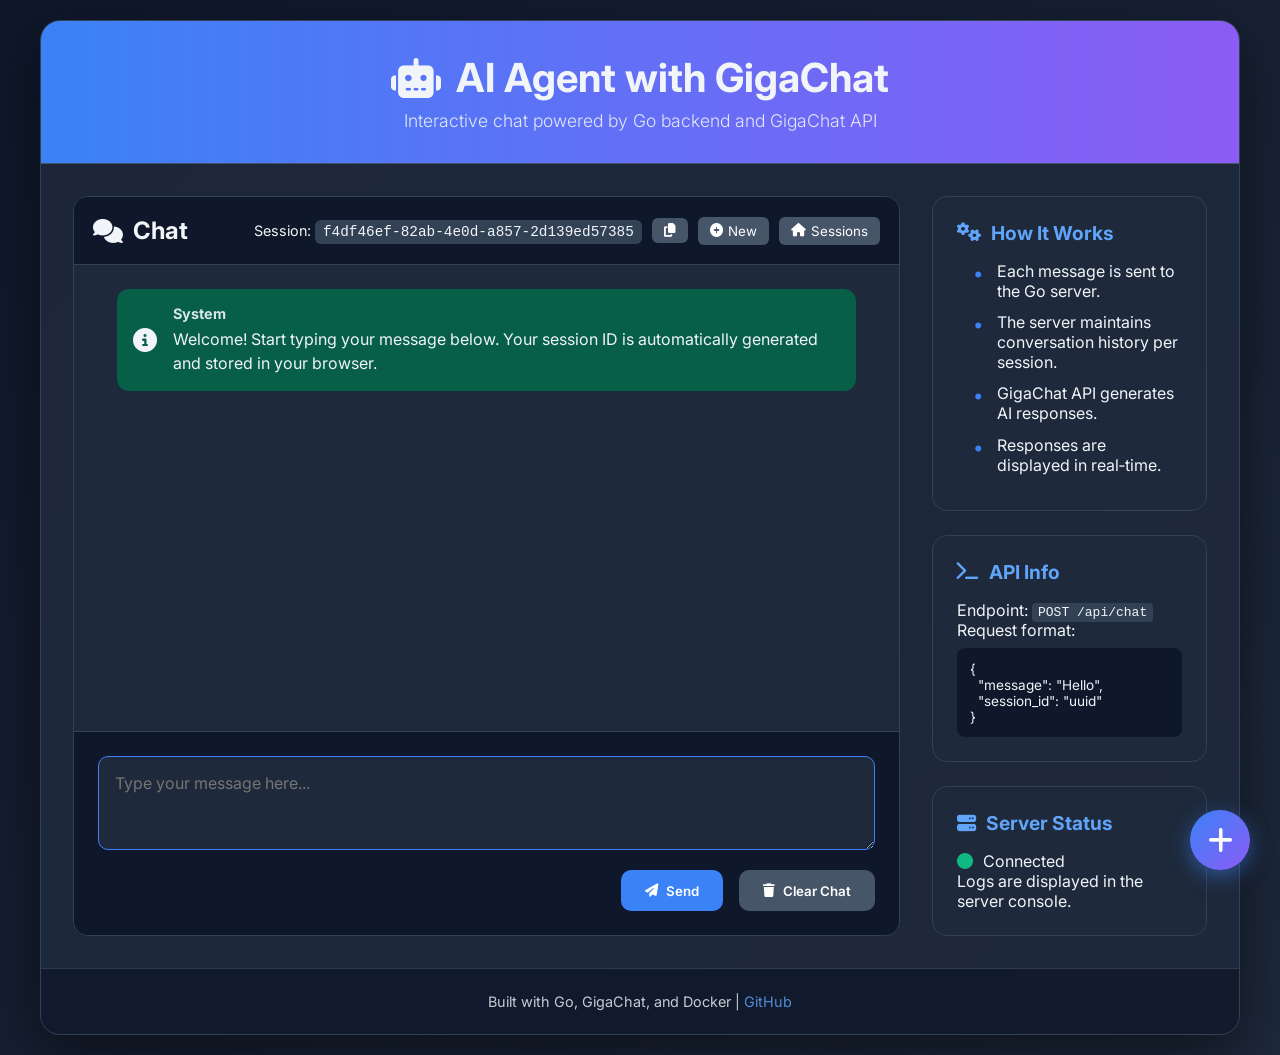
==== static/chat.html @ cd64332d "store conversations" ====
<!DOCTYPE html>
<html lang="en">
<head>
    <meta charset="UTF-8">
    <meta name="viewport" content="width=device-width, initial-scale=1.0">
    <title>AI Agent with GigaChat - Chat</title>
    <link rel="stylesheet" href="style.css">
    <link rel="stylesheet" href="https://cdnjs.cloudflare.com/ajax/libs/font-awesome/6.4.0/css/all.min.css">
    <link href="https://fonts.googleapis.com/css2?family=Inter:wght@300;400;500;600;700&display=swap" rel="stylesheet">
</head>
<body>
    <div class="container">
        <header>
            <h1><i class="fas fa-robot"></i> AI Agent with GigaChat</h1>
            <p class="subtitle">Interactive chat powered by Go backend and GigaChat API</p>
        </header>

        <main>
            <div class="chat-container">
                <div class="chat-header">
                    <h2><i class="fas fa-comments"></i> Chat</h2>
                    <div class="session-info">
                        <span id="session-id">Session: <code>generating...</code></span>
                        <button id="copy-session" title="Copy session ID"><i class="fas fa-copy"></i></button>
                        <button id="new-session" title="Start new session"><i class="fas fa-plus-circle"></i> New</button>
                        <button id="back-to-landing" title="Back to sessions"><i class="fas fa-home"></i> Sessions</button>
                    </div>
                </div>
                <div class="chat-messages" id="chat-messages">
                    <div class="message system">
                        <div class="avatar"><i class="fas fa-info-circle"></i></div>
                        <div class="content">
                            <strong>System</strong>
                            <p>Welcome! Start typing your message below. Your session ID is automatically generated and stored in your browser.</p>
                        </div>
                    </div>
                </div>
                <div class="chat-input">
                    <textarea id="message-input" placeholder="Type your message here..." rows="3"></textarea>
                    <div class="input-actions">
                        <button id="send-button" class="primary">
                            <i class="fas fa-paper-plane"></i> Send
                        </button>
                        <button id="clear-button" class="secondary">
                            <i class="fas fa-trash"></i> Clear Chat
                        </button>
                    </div>
                </div>
            </div>

            <div class="sidebar">
                <div class="card">
                    <h3><i class="fas fa-cogs"></i> How It Works</h3>
                    <ul>
                        <li>Each message is sent to the Go server.</li>
                        <li>The server maintains conversation history per session.</li>
                        <li>GigaChat API generates AI responses.</li>
                        <li>Responses are displayed in real‑time.</li>
                    </ul>
                </div>
                <div class="card">
                    <h3><i class="fas fa-terminal"></i> API Info</h3>
                    <p>Endpoint: <code>POST /api/chat</code></p>
                    <p>Request format:</p>
                    <pre>{
  "message": "Hello",
  "session_id": "uuid"
}</pre>
                </div>
                <div class="card">
                    <h3><i class="fas fa-server"></i> Server Status</h3>
                    <p id="server-status"><i class="fas fa-circle status-ok"></i> Connected</p>
                    <p>Logs are displayed in the server console.</p>
                </div>
            </div>
        </main>

        <footer>
            <p>Built with Go, GigaChat, and Docker | <a href="https://github.com/example" target="_blank">GitHub</a></p>
        </footer>
    </div>

    <script src="script.js"></script>
    <!-- Floating Action Button for new session -->
    <button class="fab" id="fab-new-session" title="Start new session">
        <i class="fas fa-plus"></i>
    </button>
    <!-- Toast container -->
    <div class="toast" id="toast">
        <i class="fas fa-check-circle"></i>
        <span id="toast-message">New session created!</span>
    </div>
</body>
</html>
---- static/style.css ----
/* Reset & Base */
* {
    margin: 0;
    padding: 0;
    box-sizing: border-box;
    font-family: 'Inter', sans-serif;
}

body {
    background: linear-gradient(135deg, #0f172a, #1e293b);
    color: #f1f5f9;
    min-height: 100vh;
    display: flex;
    justify-content: center;
    align-items: center;
    padding: 20px;
}

.container {
    max-width: 1200px;
    width: 100%;
    background: rgba(30, 41, 59, 0.9);
    border-radius: 20px;
    box-shadow: 0 20px 60px rgba(0, 0, 0, 0.5);
    overflow: hidden;
    border: 1px solid #334155;
}

/* Header */
header {
    background: linear-gradient(90deg, #3b82f6, #8b5cf6);
    padding: 2rem;
    text-align: center;
    border-bottom: 1px solid #475569;
}

header h1 {
    font-size: 2.5rem;
    font-weight: 700;
    margin-bottom: 0.5rem;
    display: flex;
    align-items: center;
    justify-content: center;
    gap: 15px;
}

header .subtitle {
    font-size: 1.1rem;
    opacity: 0.9;
    font-weight: 300;
}

/* Main layout */
main {
    display: flex;
    flex-wrap: wrap;
    padding: 2rem;
    gap: 2rem;
}

.chat-container {
    flex: 3;
    min-width: 300px;
    background: #1e293b;
    border-radius: 15px;
    border: 1px solid #334155;
    overflow: hidden;
    display: flex;
    flex-direction: column;
}

.sidebar {
    flex: 1;
    min-width: 250px;
    display: flex;
    flex-direction: column;
    gap: 1.5rem;
}

/* Chat header */
.chat-header {
    background: #0f172a;
    padding: 1.2rem;
    display: flex;
    justify-content: space-between;
    align-items: center;
    border-bottom: 1px solid #334155;
}

.chat-header h2 {
    font-size: 1.5rem;
    display: flex;
    align-items: center;
    gap: 10px;
}

.session-info {
    display: flex;
    align-items: center;
    gap: 10px;
    font-size: 0.9rem;
}

#session-id code {
    background: #334155;
    padding: 4px 8px;
    border-radius: 6px;
    font-family: monospace;
}

.session-info button {
    background: #475569;
    border: none;
    color: white;
    padding: 6px 12px;
    border-radius: 6px;
    cursor: pointer;
    display: flex;
    align-items: center;
    gap: 5px;
    transition: background 0.2s;
}

.session-info button:hover {
    background: #3b82f6;
}

/* Chat messages */
.chat-messages {
    flex: 1;
    padding: 1.5rem;
    overflow-y: auto;
    max-height: 500px;
    display: flex;
    flex-direction: column;
    gap: 1rem;
}

.message {
    display: flex;
    gap: 1rem;
    padding: 1rem;
    border-radius: 12px;
    max-width: 85%;
}

.message.user {
    background: #1e40af;
    align-self: flex-end;
    border-bottom-right-radius: 4px;
}

.message.assistant {
    background: #374151;
    align-self: flex-start;
    border-bottom-left-radius: 4px;
}

.message.system {
    background: #065f46;
    align-self: center;
    max-width: 95%;
}

.message .avatar {
    font-size: 1.5rem;
    display: flex;
    align-items: center;
}

.message .content {
    flex: 1;
}

.message .content strong {
    display: block;
    margin-bottom: 5px;
    font-size: 0.9rem;
    opacity: 0.9;
}

.message .content p {
    line-height: 1.5;
}

/* Chat input */
.chat-input {
    padding: 1.5rem;
    border-top: 1px solid #334155;
    background: #0f172a;
}

.chat-input textarea {
    width: 100%;
    background: #1e293b;
    border: 1px solid #475569;
    border-radius: 10px;
    color: white;
    padding: 1rem;
    font-size: 1rem;
    resize: vertical;
    margin-bottom: 1rem;
}

.chat-input textarea:focus {
    outline: none;
    border-color: #3b82f6;
}

.input-actions {
    display: flex;
    gap: 1rem;
    justify-content: flex-end;
}

.input-actions button {
    padding: 0.8rem 1.5rem;
    border-radius: 10px;
    border: none;
    font-weight: 600;
    cursor: pointer;
    display: flex;
    align-items: center;
    gap: 8px;
    transition: all 0.2s;
}

.input-actions button.primary {
    background: #3b82f6;
    color: white;
}

.input-actions button.primary:hover {
    background: #2563eb;
}

.input-actions button.secondary {
    background: #475569;
    color: white;
}

.input-actions button.secondary:hover {
    background: #64748b;
}

/* Sidebar cards */
.card {
    background: #1e293b;
    border-radius: 15px;
    padding: 1.5rem;
    border: 1px solid #334155;
}

.card h3 {
    font-size: 1.2rem;
    margin-bottom: 1rem;
    display: flex;
    align-items: center;
    gap: 10px;
    color: #60a5fa;
}

.card ul {
    list-style: none;
    padding-left: 1rem;
}

.card li {
    margin-bottom: 0.7rem;
    position: relative;
    padding-left: 1.5rem;
}

.card li:before {
    content: "•";
    color: #3b82f6;
    position: absolute;
    left: 0;
    font-size: 1.2rem;
}

.card pre {
    background: #0f172a;
    padding: 0.8rem;
    border-radius: 8px;
    overflow-x: auto;
    font-size: 0.85rem;
    margin-top: 0.5rem;
}

.card code {
    background: #334155;
    padding: 2px 6px;
    border-radius: 4px;
    font-family: monospace;
}

#server-status {
    display: flex;
    align-items: center;
    gap: 10px;
}

.status-ok {
    color: #10b981;
}

.status-error {
    color: #ef4444;
}

/* Footer */
footer {
    text-align: center;
    padding: 1.5rem;
    border-top: 1px solid #334155;
    background: #0f172a;
    font-size: 0.9rem;
    opacity: 0.8;
}

footer a {
    color: #60a5fa;
    text-decoration: none;
}

footer a:hover {
    text-decoration: underline;
}

/* Floating Action Button */
.fab {
    position: fixed;
    bottom: 30px;
    right: 30px;
    width: 60px;
    height: 60px;
    border-radius: 50%;
    background: linear-gradient(135deg, #3b82f6, #8b5cf6);
    color: white;
    border: none;
    box-shadow: 0 6px 20px rgba(59, 130, 246, 0.5);
    cursor: pointer;
    display: flex;
    align-items: center;
    justify-content: center;
    font-size: 1.8rem;
    transition: all 0.3s ease;
    z-index: 1000;
}
.fab:hover {
    transform: scale(1.1);
    box-shadow: 0 8px 25px rgba(59, 130, 246, 0.7);
}
.fab:active {
    transform: scale(0.95);
}

/* Toast notification */
.toast {
    position: fixed;
    bottom: 100px;
    right: 30px;
    background: #10b981;
    color: white;
    padding: 12px 20px;
    border-radius: 10px;
    box-shadow: 0 6px 20px rgba(0, 0, 0, 0.3);
    display: flex;
    align-items: center;
    gap: 10px;
    z-index: 1001;
    opacity: 0;
    transform: translateY(20px);
    transition: opacity 0.3s, transform 0.3s;
}
.toast.show {
    opacity: 1;
    transform: translateY(0);
}
.toast.error {
    background: #ef4444;
}
.toast.info {
    background: #3b82f6;
}
.toast i {
    font-size: 1.2rem;
}

/* Responsive */
@media (max-width: 900px) {
    main {
        flex-direction: column;
    }
    .chat-container, .sidebar {
        width: 100%;
    }
    header h1 {
        font-size: 2rem;
    }
    .fab {
        bottom: 20px;
        right: 20px;
        width: 50px;
        height: 50px;
        font-size: 1.5rem;
    }
    .toast {
        bottom: 80px;
        right: 20px;
        max-width: calc(100% - 40px);
    }
}
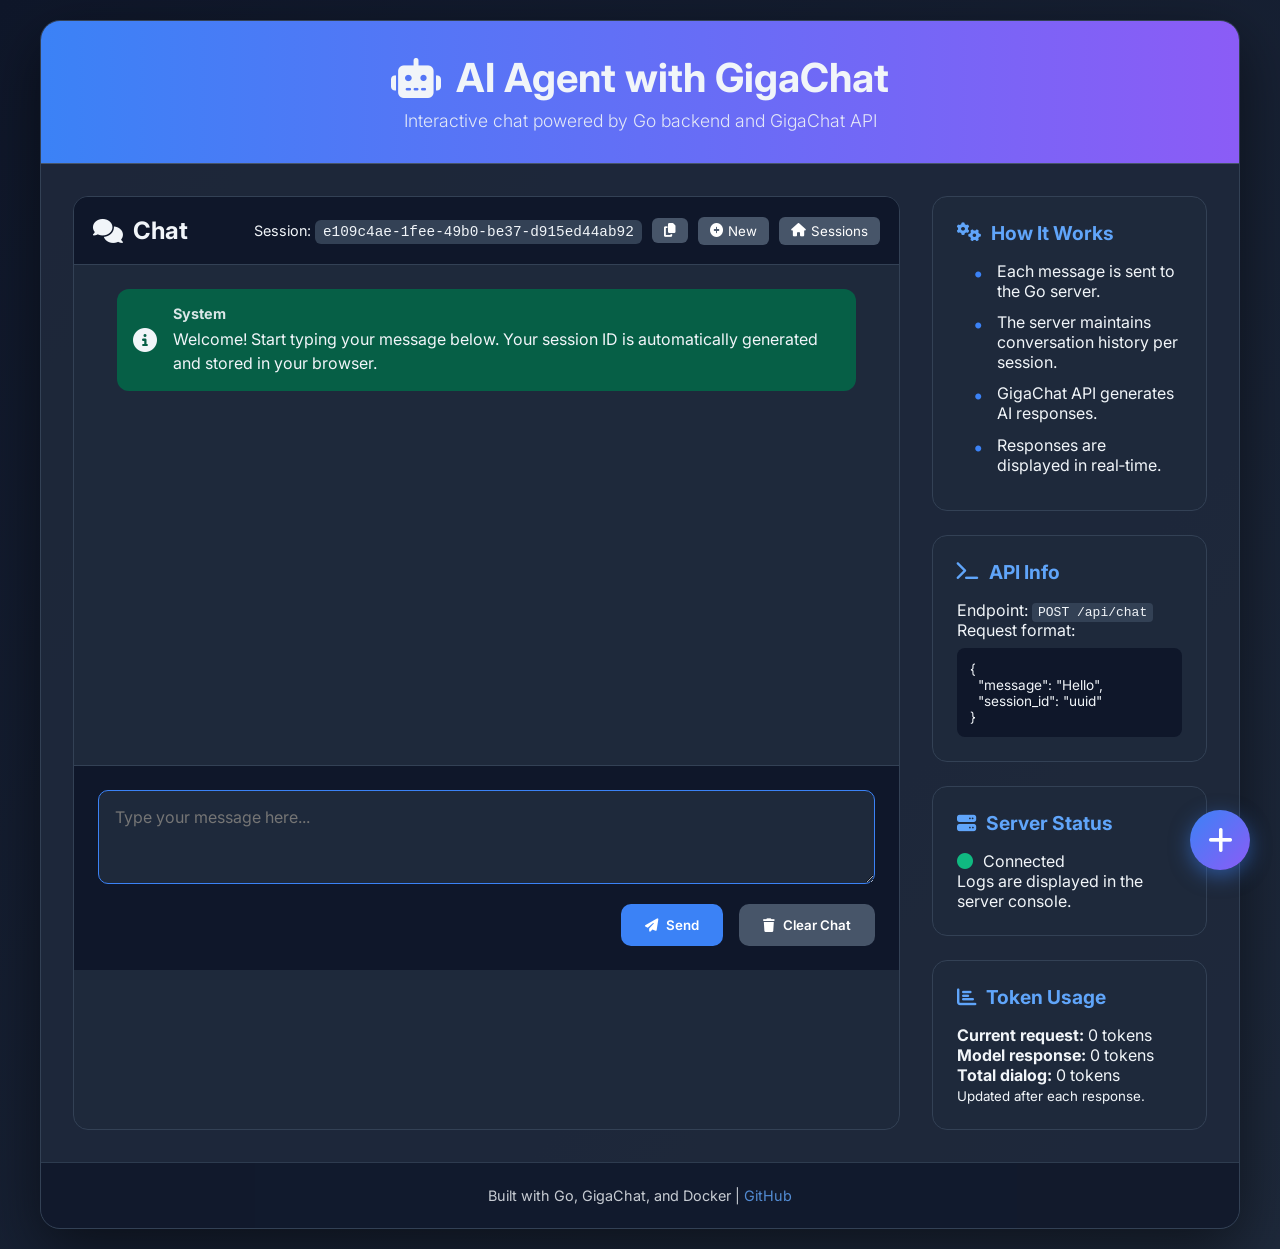
==== commit 38ae2a6f: "counting tokens for conversation" ====
--- a/static/chat.html
+++ b/static/chat.html
@@ -72,6 +72,13 @@
                     <p id="server-status"><i class="fas fa-circle status-ok"></i> Connected</p>
                     <p>Logs are displayed in the server console.</p>
                 </div>
+                <div class="card">
+                    <h3><i class="fas fa-chart-bar"></i> Token Usage</h3>
+                    <p><strong>Current request:</strong> <span id="token-prompt">0</span> tokens</p>
+                    <p><strong>Model response:</strong> <span id="token-completion">0</span> tokens</p>
+                    <p><strong>Total dialog:</strong> <span id="token-total">0</span> tokens</p>
+                    <p><small>Updated after each response.</small></p>
+                </div>
             </div>
         </main>
 
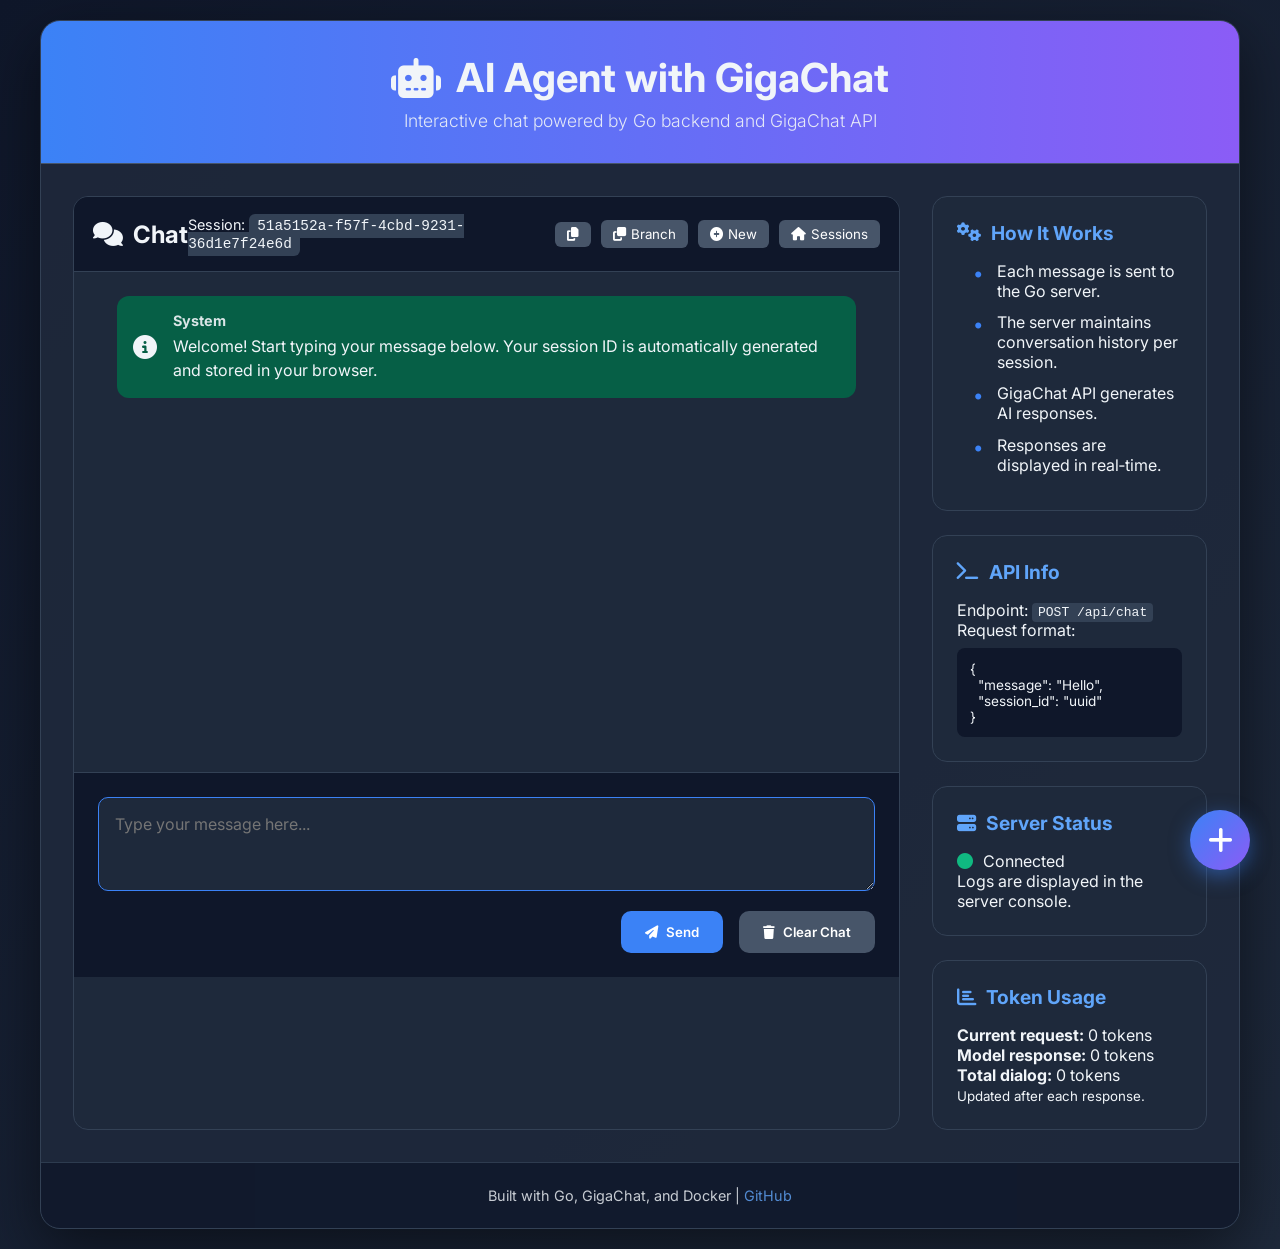
==== commit 37301a75: "add branching strategy" ====
--- a/static/chat.html
+++ b/static/chat.html
@@ -22,6 +22,7 @@
                     <div class="session-info">
                         <span id="session-id">Session: <code>generating...</code></span>
                         <button id="copy-session" title="Copy session ID"><i class="fas fa-copy"></i></button>
+                        <button id="copy-dialogue" title="Copy dialogue (branch)"><i class="fas fa-clone"></i> Branch</button>
                         <button id="new-session" title="Start new session"><i class="fas fa-plus-circle"></i> New</button>
                         <button id="back-to-landing" title="Back to sessions"><i class="fas fa-home"></i> Sessions</button>
                     </div>
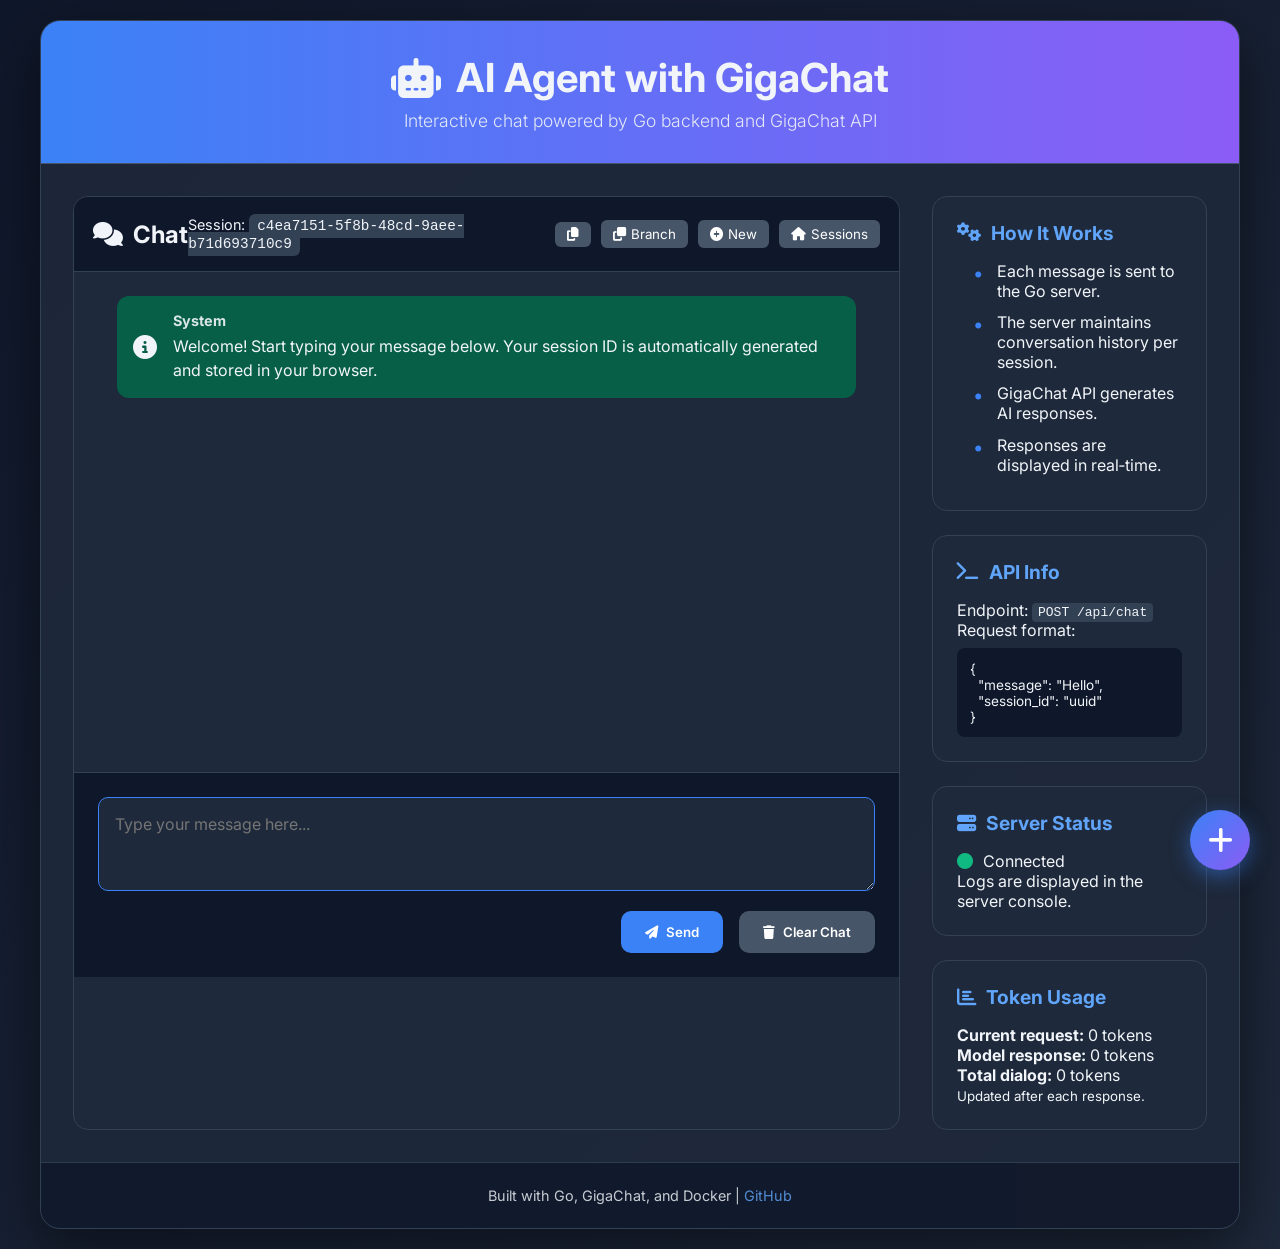
==== commit b77d2af9: "save profile to session" ====
--- a/static/chat.html
+++ b/static/chat.html
@@ -25,6 +25,9 @@
                         <button id="copy-dialogue" title="Copy dialogue (branch)"><i class="fas fa-clone"></i> Branch</button>
                         <button id="new-session" title="Start new session"><i class="fas fa-plus-circle"></i> New</button>
                         <button id="back-to-landing" title="Back to sessions"><i class="fas fa-home"></i> Sessions</button>
+                    </div>
+                    <div class="profile-info" id="profile-info" style="margin-top: 0.5rem; font-size: 0.9rem; color: #94a3b8; display: none;">
+                        <i class="fas fa-user-circle"></i> Profile: <span id="profile-name">None</span>
                     </div>
                 </div>
                 <div class="chat-messages" id="chat-messages">
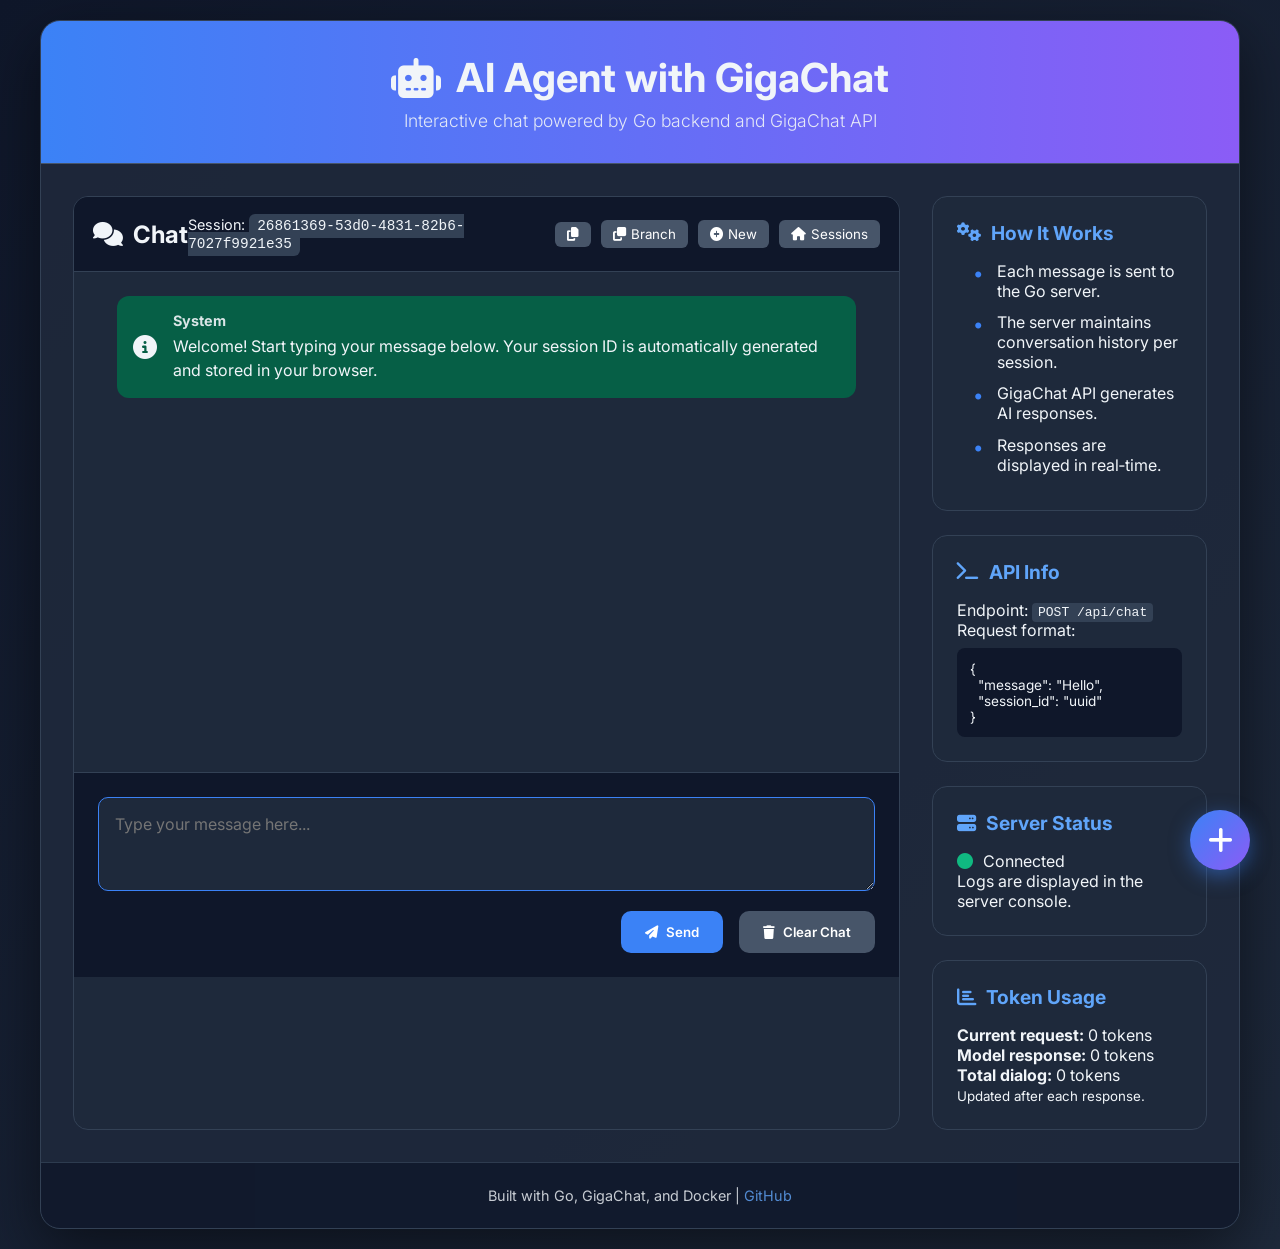
==== commit f67cb355: "FSM implementation" ====
--- a/static/chat.html
+++ b/static/chat.html
@@ -28,6 +28,30 @@
                     </div>
                     <div class="profile-info" id="profile-info" style="margin-top: 0.5rem; font-size: 0.9rem; color: #94a3b8; display: none;">
                         <i class="fas fa-user-circle"></i> Profile: <span id="profile-name">None</span>
+                    </div>
+                </div>
+                <!-- State Display Section -->
+                <div class="state-display" id="state-display" style="display: none;">
+                    <div class="state-container">
+                        <div class="state-icon">
+                            <i class="fas fa-project-diagram"></i>
+                        </div>
+                        <div class="state-content">
+                            <h3 id="state-title">Состояние задачи</h3>
+                            <div class="state-info">
+                                <div class="state-progress">
+                                    <div class="progress-bar">
+                                        <div class="progress-fill" id="progress-fill"></div>
+                                    </div>
+                                    <span class="progress-text" id="progress-text">Шаг 1 из 3</span>
+                                </div>
+                                <p class="state-description" id="state-description"></p>
+                                <div class="state-status" id="state-status"></div>
+                            </div>
+                        </div>
+                        <button class="state-refresh" id="refresh-state" title="Обновить состояние">
+                            <i class="fas fa-sync-alt"></i>
+                        </button>
                     </div>
                 </div>
                 <div class="chat-messages" id="chat-messages">
--- a/static/style.css
+++ b/static/style.css
@@ -411,4 +411,109 @@
         right: 20px;
         max-width: calc(100% - 40px);
     }
+}
+
+/* State Display Styles */
+.state-display {
+    background: linear-gradient(135deg, #667eea 0%, #764ba2 100%);
+    color: white;
+    border-radius: 12px;
+    margin: 1rem 1rem 0.5rem 1rem;
+    padding: 1rem;
+    box-shadow: 0 4px 6px rgba(0, 0, 0, 0.1);
+    display: none;
+}
+
+.state-container {
+    display: flex;
+    align-items: center;
+    gap: 1rem;
+}
+
+.state-icon {
+    font-size: 2rem;
+    opacity: 0.9;
+}
+
+.state-content {
+    flex: 1;
+}
+
+.state-content h3 {
+    margin: 0 0 0.5rem 0;
+    font-size: 1.1rem;
+    font-weight: 600;
+}
+
+.state-progress {
+    display: flex;
+    align-items: center;
+    gap: 1rem;
+    margin-bottom: 0.5rem;
+}
+
+.progress-bar {
+    flex: 1;
+    height: 8px;
+    background: rgba(255, 255, 255, 0.2);
+    border-radius: 4px;
+    overflow: hidden;
+}
+
+.progress-fill {
+    height: 100%;
+    background: #4ade80;
+    border-radius: 4px;
+    width: 0%;
+    transition: width 0.3s ease;
+}
+
+.progress-text {
+    font-size: 0.9rem;
+    font-weight: 500;
+    min-width: 80px;
+}
+
+.state-description {
+    margin: 0.25rem 0;
+    font-size: 0.95rem;
+    opacity: 0.9;
+}
+
+.state-status {
+    margin-top: 0.5rem;
+    padding: 0.5rem;
+    background: rgba(255, 255, 255, 0.1);
+    border-radius: 6px;
+    font-size: 0.9rem;
+    display: none;
+}
+
+.state-status.completed {
+    background: rgba(74, 222, 128, 0.2);
+    color: #4ade80;
+}
+
+.state-status.error {
+    background: rgba(239, 68, 68, 0.2);
+    color: #ef4444;
+}
+
+.state-refresh {
+    background: rgba(255, 255, 255, 0.2);
+    border: none;
+    color: white;
+    width: 36px;
+    height: 36px;
+    border-radius: 50%;
+    cursor: pointer;
+    display: flex;
+    align-items: center;
+    justify-content: center;
+    transition: background 0.2s;
+}
+
+.state-refresh:hover {
+    background: rgba(255, 255, 255, 0.3);
+}
 }
